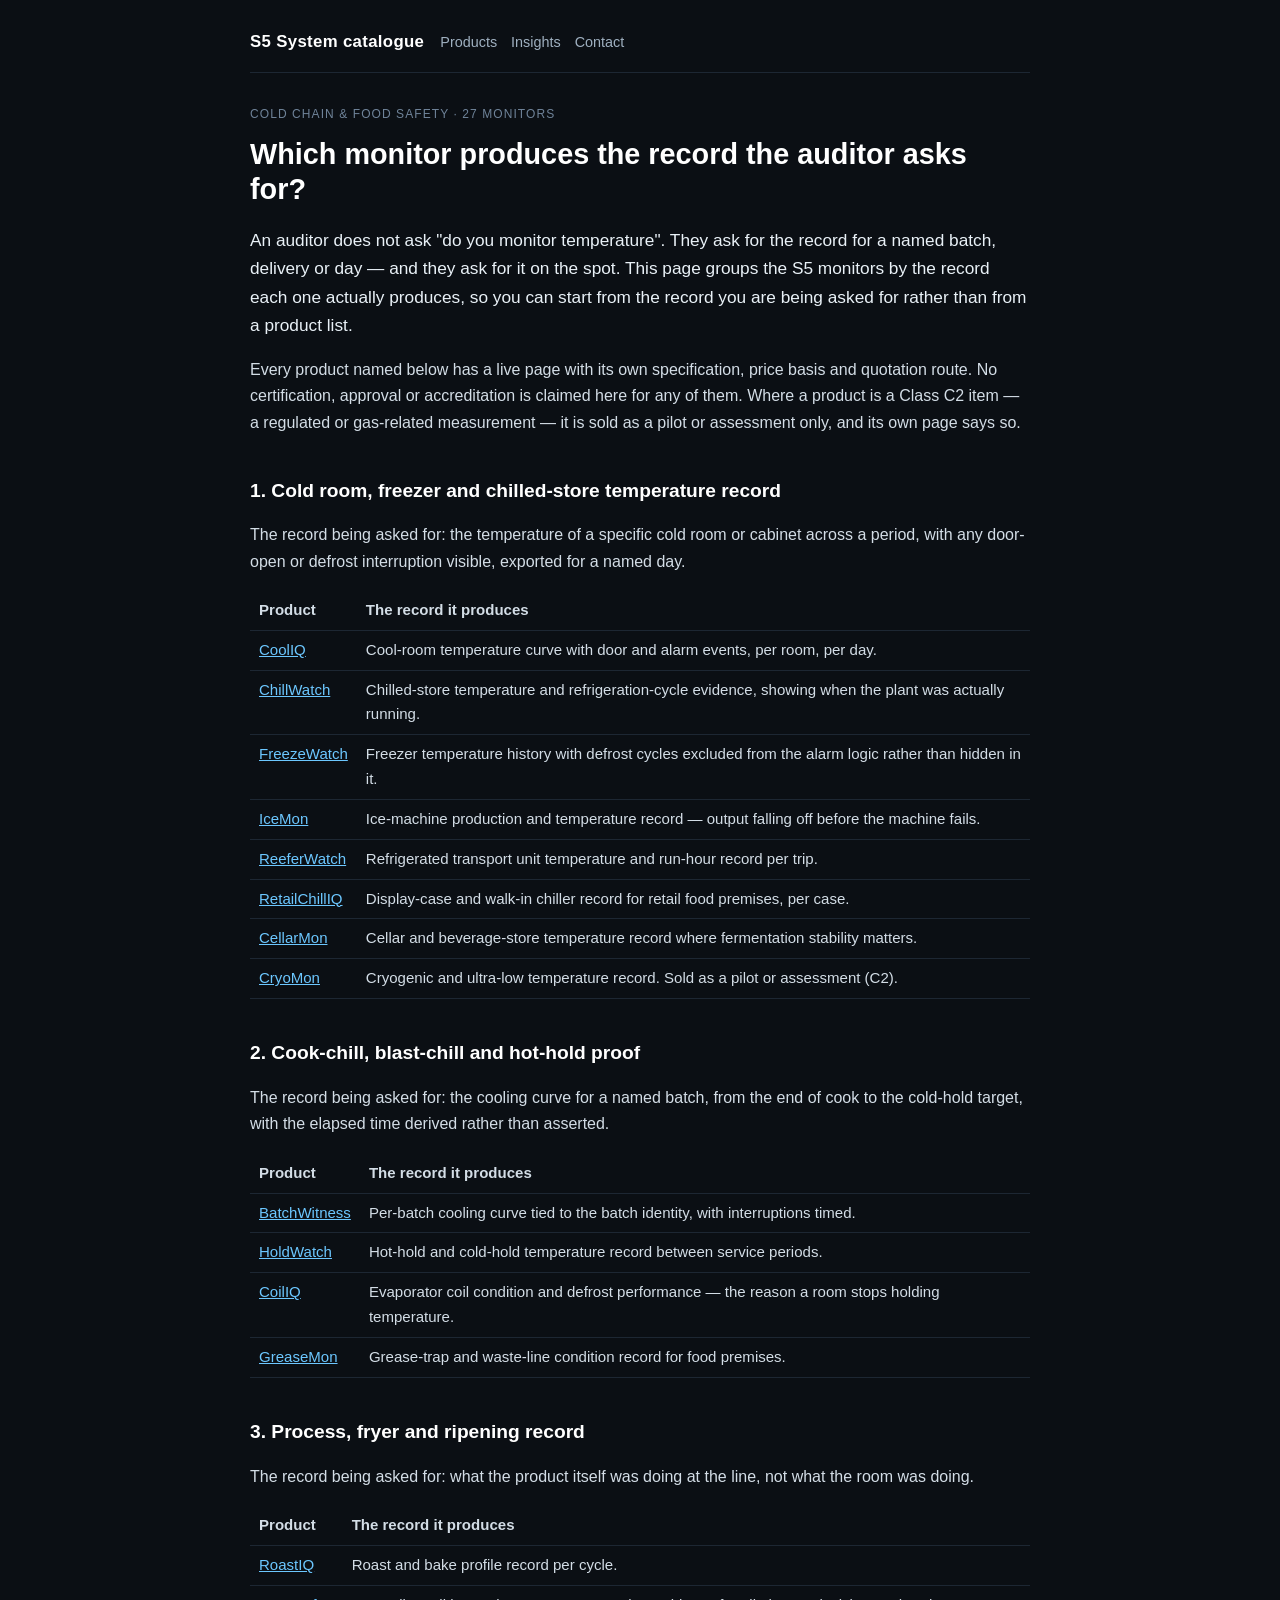
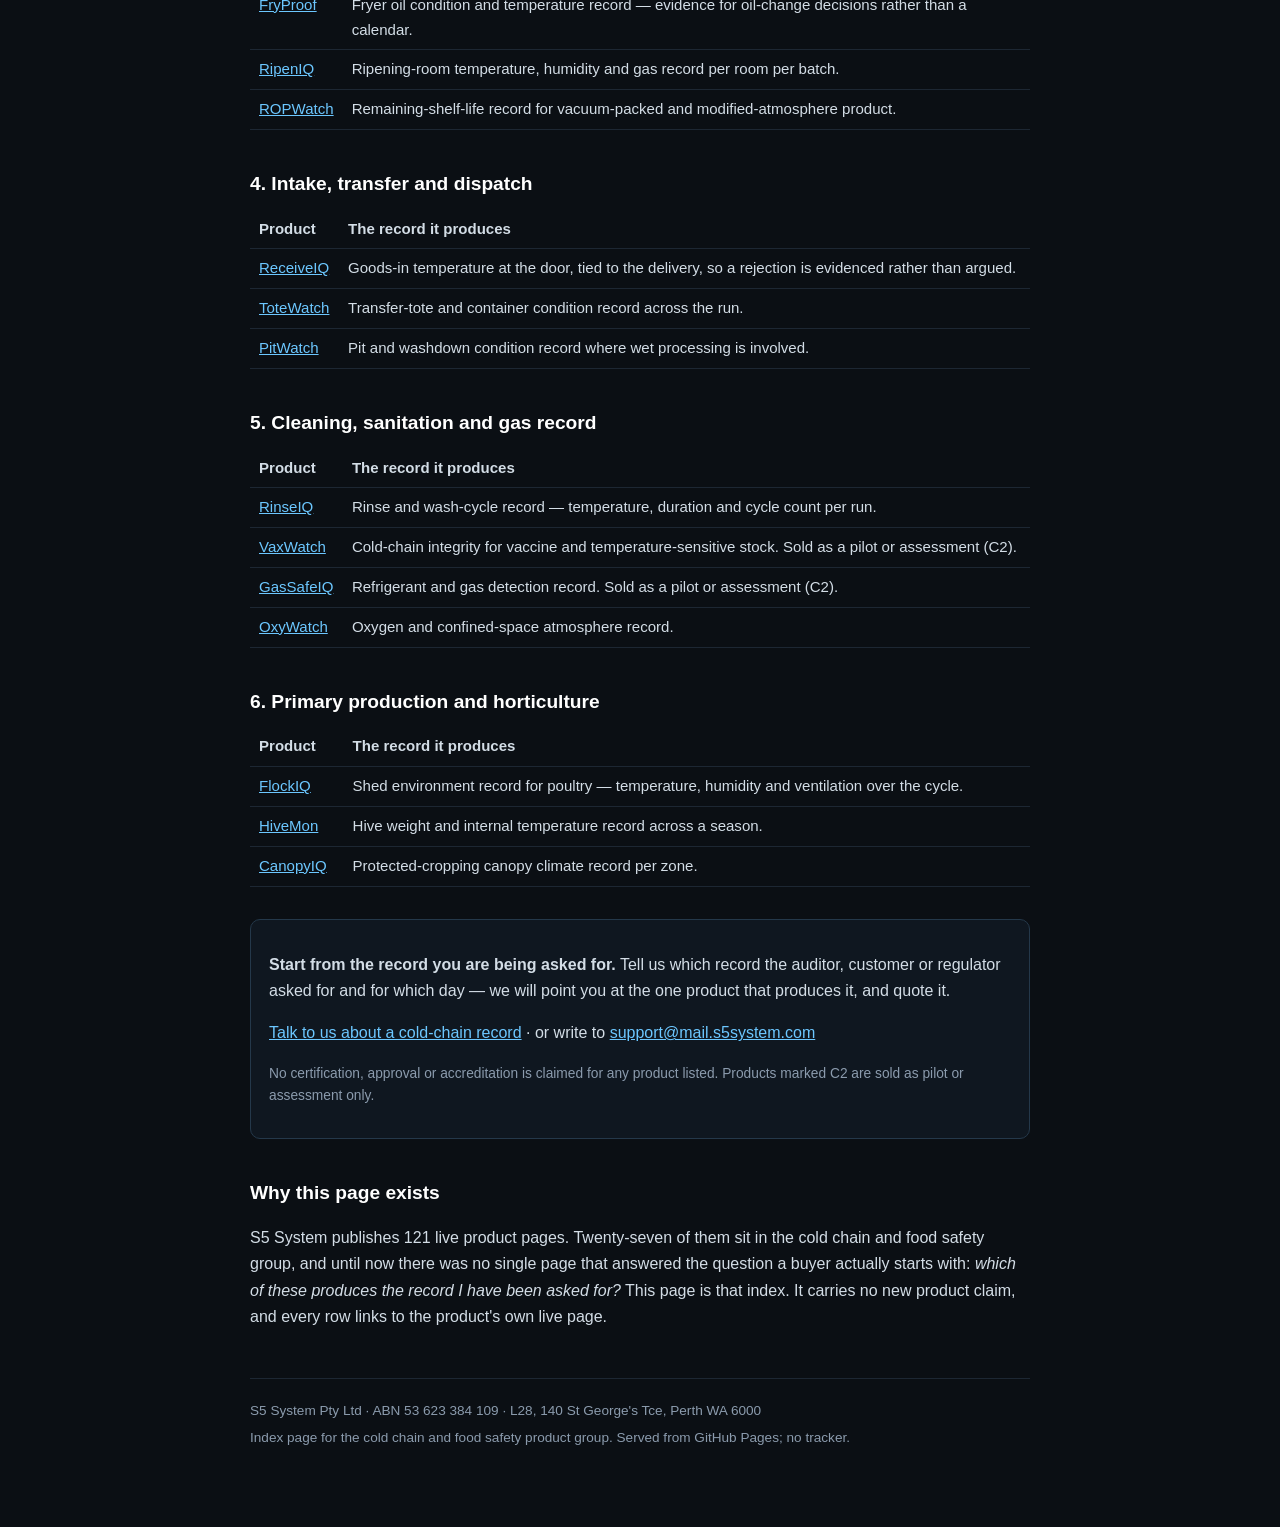
==== cold-chain-record/index.html @ 92a2af81 "demand: cold-chain record cluster index (27 SKUs) — first placement for t_7b42f2a6" ====
<!doctype html>
<html lang="en-AU">
<head>
<meta charset="utf-8">
<meta name="viewport" content="width=device-width, initial-scale=1">
<title>Cold-chain and food-safety records: which S5 monitor produces which record</title>
<meta name="description" content="A plain index of the S5 monitors that produce a cold-chain, cook-chill, intake, cleaning or ripening record — grouped by the record an auditor actually asks for, with the specific product that produces it.">
<link rel="canonical" href="https://davoodnasehi.github.io/s5-product-catalogue/cold-chain-record/">
<link rel="stylesheet" href="/s5-product-catalogue/assets/site.css">
<style>
:root{color-scheme:dark}
*{box-sizing:border-box}
body{margin:0;background:#0b0f14;color:#e6edf3;font:16px/1.65 -apple-system,BlinkMacSystemFont,"Segoe UI",Inter,Roboto,Helvetica,Arial,sans-serif}
a{color:#6cc7ff}
.wrap{max-width:820px;margin:0 auto;padding:28px 20px 72px}
header.site{border-bottom:1px solid #1d2733;margin-bottom:32px;padding-bottom:16px;display:flex;gap:16px;align-items:baseline;flex-wrap:wrap}
header.site .brand{font-weight:700;letter-spacing:.02em;color:#fff;text-decoration:none;font-size:1.05rem}
header.site nav a{margin-right:14px;font-size:.9rem;text-decoration:none;color:#9fb0c0}
h1{font-size:1.8rem;line-height:1.25;margin:.2em 0 .5em;color:#fff}
h2{font-size:1.2rem;margin:2em 0 .4em;color:#fff}
p,li,td,th{color:#d3dde6}
.lede{font-size:1.08rem;color:#e9f1f7}
td,th{font-size:.94rem}
table{width:100%;border-collapse:collapse;margin:.6em 0 1.2em}
th,td{text-align:left;padding:7px 9px;border-bottom:1px solid #1d2733;vertical-align:top}
.kicker{font-size:.75rem;letter-spacing:.09em;text-transform:uppercase;color:#6f8399}
.cta{border:1px solid #24384a;background:#0f1720;border-radius:10px;padding:16px 18px;margin:32px 0}
.meta{color:#8b9bad;font-size:.86rem}
footer.site{border-top:1px solid #1d2733;margin-top:48px;padding-top:16px;color:#8b9bad;font-size:.85rem}
footer.site p{margin:.35em 0;color:#8b9bad}
</style>
<script type="application/ld+json">
{"@context":"https://schema.org","@type":"FAQPage","mainEntity":[
{"@type":"Question","name":"What record does a cold-chain auditor actually ask for?","acceptedAnswer":{"@type":"Answer","text":"A time-stamped record for the specific batch or delivery, showing the temperature or condition over time, not a single spot reading written on a sheet. What the auditor asks for first is the record for a named day, and whether it can be produced in the room rather than reconstructed later."}},
{"@type":"Question","name":"Which S5 monitors produce a cook-chill cooling record?","acceptedAnswer":{"@type":"Answer","text":"BatchWitness produces a per-batch cooling curve from the end of cook to the cold-hold target. HoldWatch covers holding temperature after the batch is cool."}},
{"@type":"Question","name":"Are these products certified?","acceptedAnswer":{"@type":"Answer","text":"No certification, approval or accreditation is claimed for any product on this page. Each product is described by the record it produces. Certification class travels with each product and is stated on its own page."}}]}
</script>
</head>
<body>
<div class="wrap">
<header class="site">
  <a class="brand" href="/s5-product-catalogue/">S5 System catalogue</a>
  <nav><a href="/s5-product-catalogue/">Products</a><a href="https://s5system.com/insights/">Insights</a><a href="https://s5system.com/contact/">Contact</a></nav>
</header>
<main>
<p class="kicker">Cold chain &amp; food safety · 27 monitors</p>
<h1>Which monitor produces the record the auditor asks for?</h1>

<p class="lede">An auditor does not ask "do you monitor temperature". They ask for the record for a named batch, delivery or day — and they ask for it on the spot. This page groups the S5 monitors by the record each one actually produces, so you can start from the record you are being asked for rather than from a product list.</p>

<p>Every product named below has a live page with its own specification, price basis and quotation route. No certification, approval or accreditation is claimed here for any of them. Where a product is a Class C2 item — a regulated or gas-related measurement — it is sold as a pilot or assessment only, and its own page says so.</p>

<h2>1. Cold room, freezer and chilled-store temperature record</h2>
<p>The record being asked for: the temperature of a specific cold room or cabinet across a period, with any door-open or defrost interruption visible, exported for a named day.</p>
<table>
<tr><th>Product</th><th>The record it produces</th></tr>
<tr><td><a href="https://cooliq.s5system.com/?utm_source=catalogue&amp;utm_medium=organic&amp;utm_campaign=cold-chain-cluster&amp;utm_content=cooliq">CoolIQ</a></td><td>Cool-room temperature curve with door and alarm events, per room, per day.</td></tr>
<tr><td><a href="https://chillwatch.s5system.com/?utm_source=catalogue&amp;utm_medium=organic&amp;utm_campaign=cold-chain-cluster&amp;utm_content=chillwatch">ChillWatch</a></td><td>Chilled-store temperature and refrigeration-cycle evidence, showing when the plant was actually running.</td></tr>
<tr><td><a href="https://freezewatch.s5system.com/?utm_source=catalogue&amp;utm_medium=organic&amp;utm_campaign=cold-chain-cluster&amp;utm_content=freezewatch">FreezeWatch</a></td><td>Freezer temperature history with defrost cycles excluded from the alarm logic rather than hidden in it.</td></tr>
<tr><td><a href="https://icemon.s5system.com/?utm_source=catalogue&amp;utm_medium=organic&amp;utm_campaign=cold-chain-cluster&amp;utm_content=icemon">IceMon</a></td><td>Ice-machine production and temperature record — output falling off before the machine fails.</td></tr>
<tr><td><a href="https://reeferwatch.s5system.com/?utm_source=catalogue&amp;utm_medium=organic&amp;utm_campaign=cold-chain-cluster&amp;utm_content=reeferwatch">ReeferWatch</a></td><td>Refrigerated transport unit temperature and run-hour record per trip.</td></tr>
<tr><td><a href="https://retailchilliq.s5system.com/?utm_source=catalogue&amp;utm_medium=organic&amp;utm_campaign=cold-chain-cluster&amp;utm_content=retailchilliq">RetailChillIQ</a></td><td>Display-case and walk-in chiller record for retail food premises, per case.</td></tr>
<tr><td><a href="https://cellarmon.s5system.com/?utm_source=catalogue&amp;utm_medium=organic&amp;utm_campaign=cold-chain-cluster&amp;utm_content=cellarmon">CellarMon</a></td><td>Cellar and beverage-store temperature record where fermentation stability matters.</td></tr>
<tr><td><a href="https://cryomon.s5system.com/?utm_source=catalogue&amp;utm_medium=organic&amp;utm_campaign=cold-chain-cluster&amp;utm_content=cryomon">CryoMon</a></td><td>Cryogenic and ultra-low temperature record. Sold as a pilot or assessment (C2).</td></tr>
</table>

<h2>2. Cook-chill, blast-chill and hot-hold proof</h2>
<p>The record being asked for: the cooling curve for a named batch, from the end of cook to the cold-hold target, with the elapsed time derived rather than asserted.</p>
<table>
<tr><th>Product</th><th>The record it produces</th></tr>
<tr><td><a href="https://batchwitness.s5system.com/?utm_source=catalogue&amp;utm_medium=organic&amp;utm_campaign=cold-chain-cluster&amp;utm_content=batchwitness">BatchWitness</a></td><td>Per-batch cooling curve tied to the batch identity, with interruptions timed.</td></tr>
<tr><td><a href="https://holdwatch.s5system.com/?utm_source=catalogue&amp;utm_medium=organic&amp;utm_campaign=cold-chain-cluster&amp;utm_content=holdwatch">HoldWatch</a></td><td>Hot-hold and cold-hold temperature record between service periods.</td></tr>
<tr><td><a href="https://coiliq.s5system.com/?utm_source=catalogue&amp;utm_medium=organic&amp;utm_campaign=cold-chain-cluster&amp;utm_content=coiliq">CoilIQ</a></td><td>Evaporator coil condition and defrost performance — the reason a room stops holding temperature.</td></tr>
<tr><td><a href="https://greasemon.s5system.com/?utm_source=catalogue&amp;utm_medium=organic&amp;utm_campaign=cold-chain-cluster&amp;utm_content=greasemon">GreaseMon</a></td><td>Grease-trap and waste-line condition record for food premises.</td></tr>
</table>

<h2>3. Process, fryer and ripening record</h2>
<p>The record being asked for: what the product itself was doing at the line, not what the room was doing.</p>
<table>
<tr><th>Product</th><th>The record it produces</th></tr>
<tr><td><a href="https://roastiq.s5system.com/?utm_source=catalogue&amp;utm_medium=organic&amp;utm_campaign=cold-chain-cluster&amp;utm_content=roastiq">RoastIQ</a></td><td>Roast and bake profile record per cycle.</td></tr>
<tr><td><a href="https://fryproof.s5system.com/?utm_source=catalogue&amp;utm_medium=organic&amp;utm_campaign=cold-chain-cluster&amp;utm_content=fryproof">FryProof</a></td><td>Fryer oil condition and temperature record — evidence for oil-change decisions rather than a calendar.</td></tr>
<tr><td><a href="https://ripeniq.s5system.com/?utm_source=catalogue&amp;utm_medium=organic&amp;utm_campaign=cold-chain-cluster&amp;utm_content=ripeniq">RipenIQ</a></td><td>Ripening-room temperature, humidity and gas record per room per batch.</td></tr>
<tr><td><a href="https://ropwatch.s5system.com/?utm_source=catalogue&amp;utm_medium=organic&amp;utm_campaign=cold-chain-cluster&amp;utm_content=ropwatch">ROPWatch</a></td><td>Remaining-shelf-life record for vacuum-packed and modified-atmosphere product.</td></tr>
</table>

<h2>4. Intake, transfer and dispatch</h2>
<table>
<tr><th>Product</th><th>The record it produces</th></tr>
<tr><td><a href="https://receiveiq.s5system.com/?utm_source=catalogue&amp;utm_medium=organic&amp;utm_campaign=cold-chain-cluster&amp;utm_content=receiveiq">ReceiveIQ</a></td><td>Goods-in temperature at the door, tied to the delivery, so a rejection is evidenced rather than argued.</td></tr>
<tr><td><a href="https://totewatch.s5system.com/?utm_source=catalogue&amp;utm_medium=organic&amp;utm_campaign=cold-chain-cluster&amp;utm_content=totewatch">ToteWatch</a></td><td>Transfer-tote and container condition record across the run.</td></tr>
<tr><td><a href="https://pitwatch.s5system.com/?utm_source=catalogue&amp;utm_medium=organic&amp;utm_campaign=cold-chain-cluster&amp;utm_content=pitwatch">PitWatch</a></td><td>Pit and washdown condition record where wet processing is involved.</td></tr>
</table>

<h2>5. Cleaning, sanitation and gas record</h2>
<table>
<tr><th>Product</th><th>The record it produces</th></tr>
<tr><td><a href="https://rinseiq.s5system.com/?utm_source=catalogue&amp;utm_medium=organic&amp;utm_campaign=cold-chain-cluster&amp;utm_content=rinseiq">RinseIQ</a></td><td>Rinse and wash-cycle record — temperature, duration and cycle count per run.</td></tr>
<tr><td><a href="https://vaxwatch.s5system.com/?utm_source=catalogue&amp;utm_medium=organic&amp;utm_campaign=cold-chain-cluster&amp;utm_content=vaxwatch">VaxWatch</a></td><td>Cold-chain integrity for vaccine and temperature-sensitive stock. Sold as a pilot or assessment (C2).</td></tr>
<tr><td><a href="https://gassafeiq.s5system.com/?utm_source=catalogue&amp;utm_medium=organic&amp;utm_campaign=cold-chain-cluster&amp;utm_content=gassafeiq">GasSafeIQ</a></td><td>Refrigerant and gas detection record. Sold as a pilot or assessment (C2).</td></tr>
<tr><td><a href="https://oxywatch.s5system.com/?utm_source=catalogue&amp;utm_medium=organic&amp;utm_campaign=cold-chain-cluster&amp;utm_content=oxywatch">OxyWatch</a></td><td>Oxygen and confined-space atmosphere record.</td></tr>
</table>

<h2>6. Primary production and horticulture</h2>
<table>
<tr><th>Product</th><th>The record it produces</th></tr>
<tr><td><a href="https://flockiq.s5system.com/?utm_source=catalogue&amp;utm_medium=organic&amp;utm_campaign=cold-chain-cluster&amp;utm_content=flockiq">FlockIQ</a></td><td>Shed environment record for poultry — temperature, humidity and ventilation over the cycle.</td></tr>
<tr><td><a href="https://hivemon.s5system.com/?utm_source=catalogue&amp;utm_medium=organic&amp;utm_campaign=cold-chain-cluster&amp;utm_content=hivemon">HiveMon</a></td><td>Hive weight and internal temperature record across a season.</td></tr>
<tr><td><a href="https://canopyiq.s5system.com/?utm_source=catalogue&amp;utm_medium=organic&amp;utm_campaign=cold-chain-cluster&amp;utm_content=canopyiq">CanopyIQ</a></td><td>Protected-cropping canopy climate record per zone.</td></tr>
</table>

<div class="cta">
<p><strong>Start from the record you are being asked for.</strong> Tell us which record the auditor, customer or regulator asked for and for which day — we will point you at the one product that produces it, and quote it.</p>
<p><a href="https://s5system.com/contact/?utm_source=catalogue&amp;utm_medium=organic&amp;utm_campaign=cold-chain-cluster&amp;utm_content=contact">Talk to us about a cold-chain record</a> · or write to <a href="mailto:support@mail.s5system.com?subject=Cold-chain%20record%20-%20which%20product%3F">support@mail.s5system.com</a></p>
<p class="meta">No certification, approval or accreditation is claimed for any product listed. Products marked C2 are sold as pilot or assessment only.</p>
</div>

<h2>Why this page exists</h2>
<p>S5 System publishes 121 live product pages. Twenty-seven of them sit in the cold chain and food safety group, and until now there was no single page that answered the question a buyer actually starts with: <em>which of these produces the record I have been asked for?</em> This page is that index. It carries no new product claim, and every row links to the product's own live page.</p>
</main>
<footer class="site">
  <p>S5 System Pty Ltd · ABN 53 623 384 109 · L28, 140 St George's Tce, Perth WA 6000</p>
  <p>Index page for the cold chain and food safety product group. Served from GitHub Pages; no tracker.</p>
</footer>
</div>
</body>
</html>
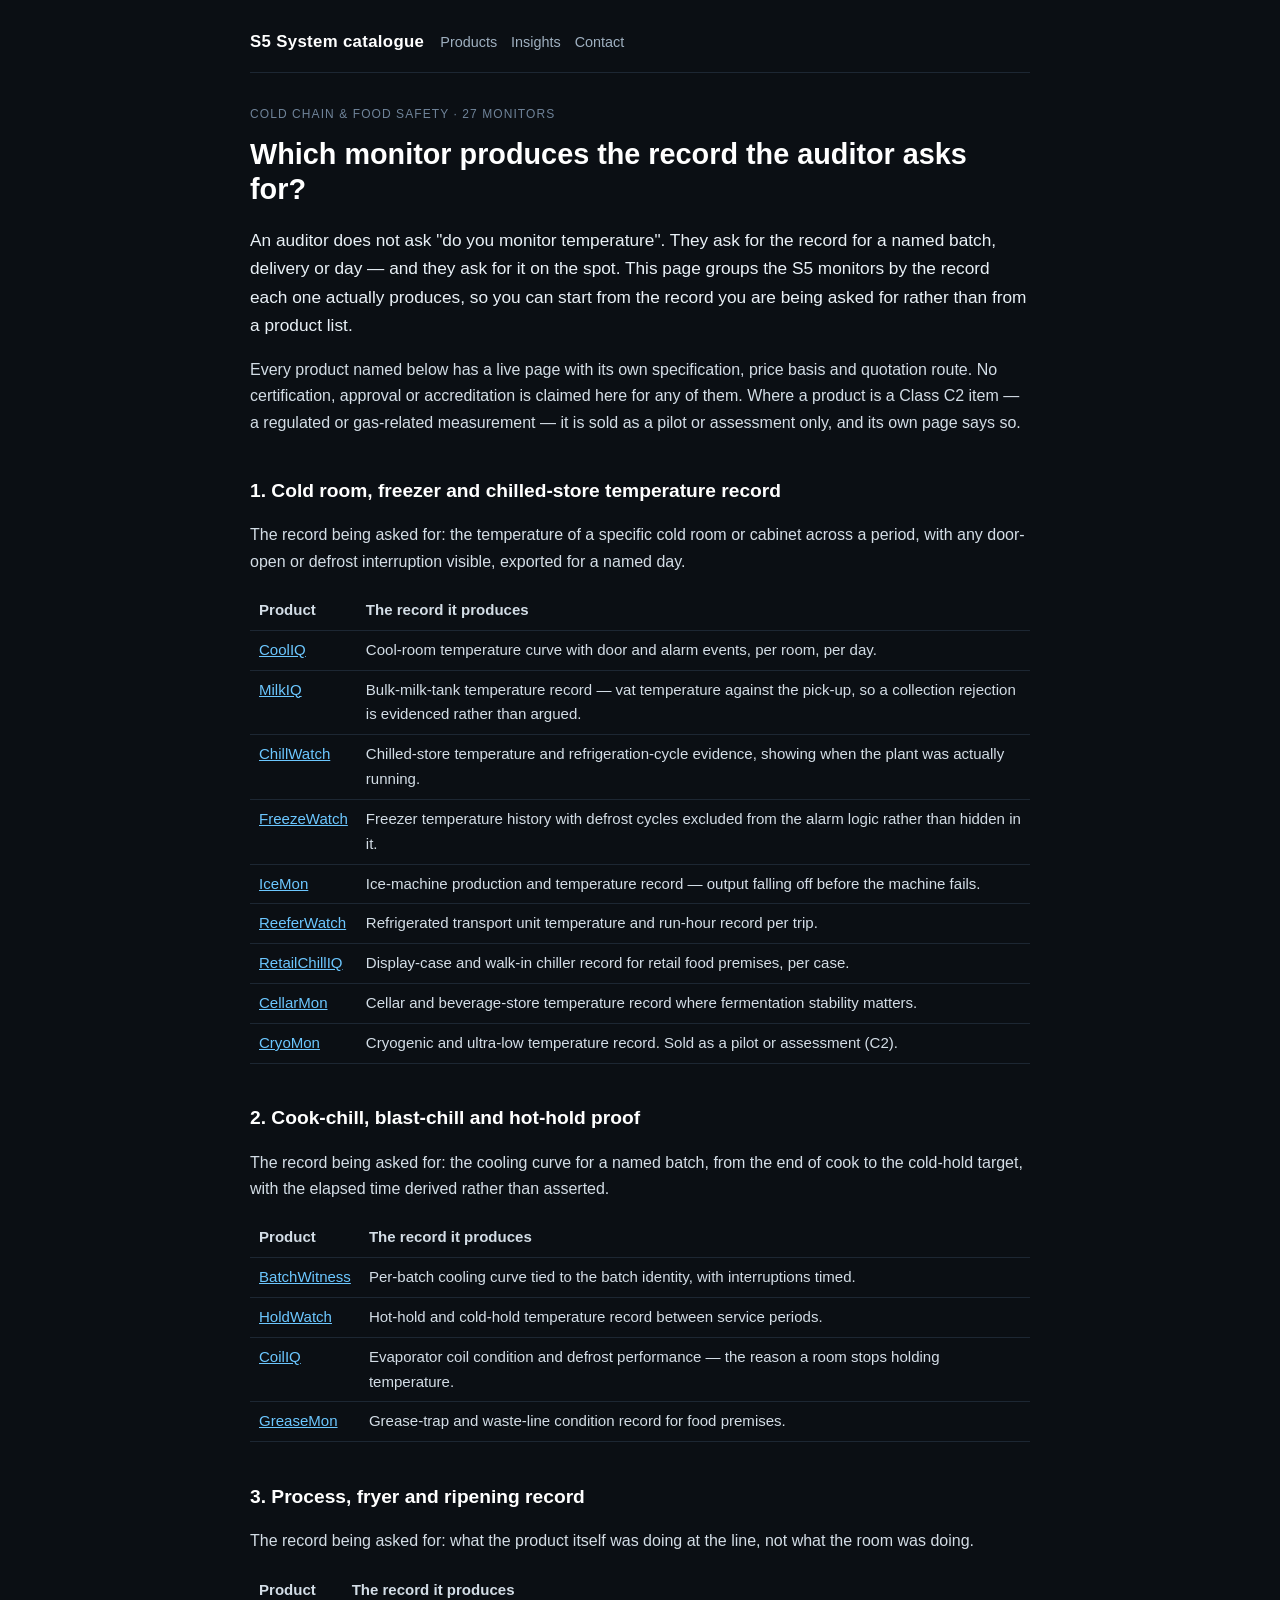
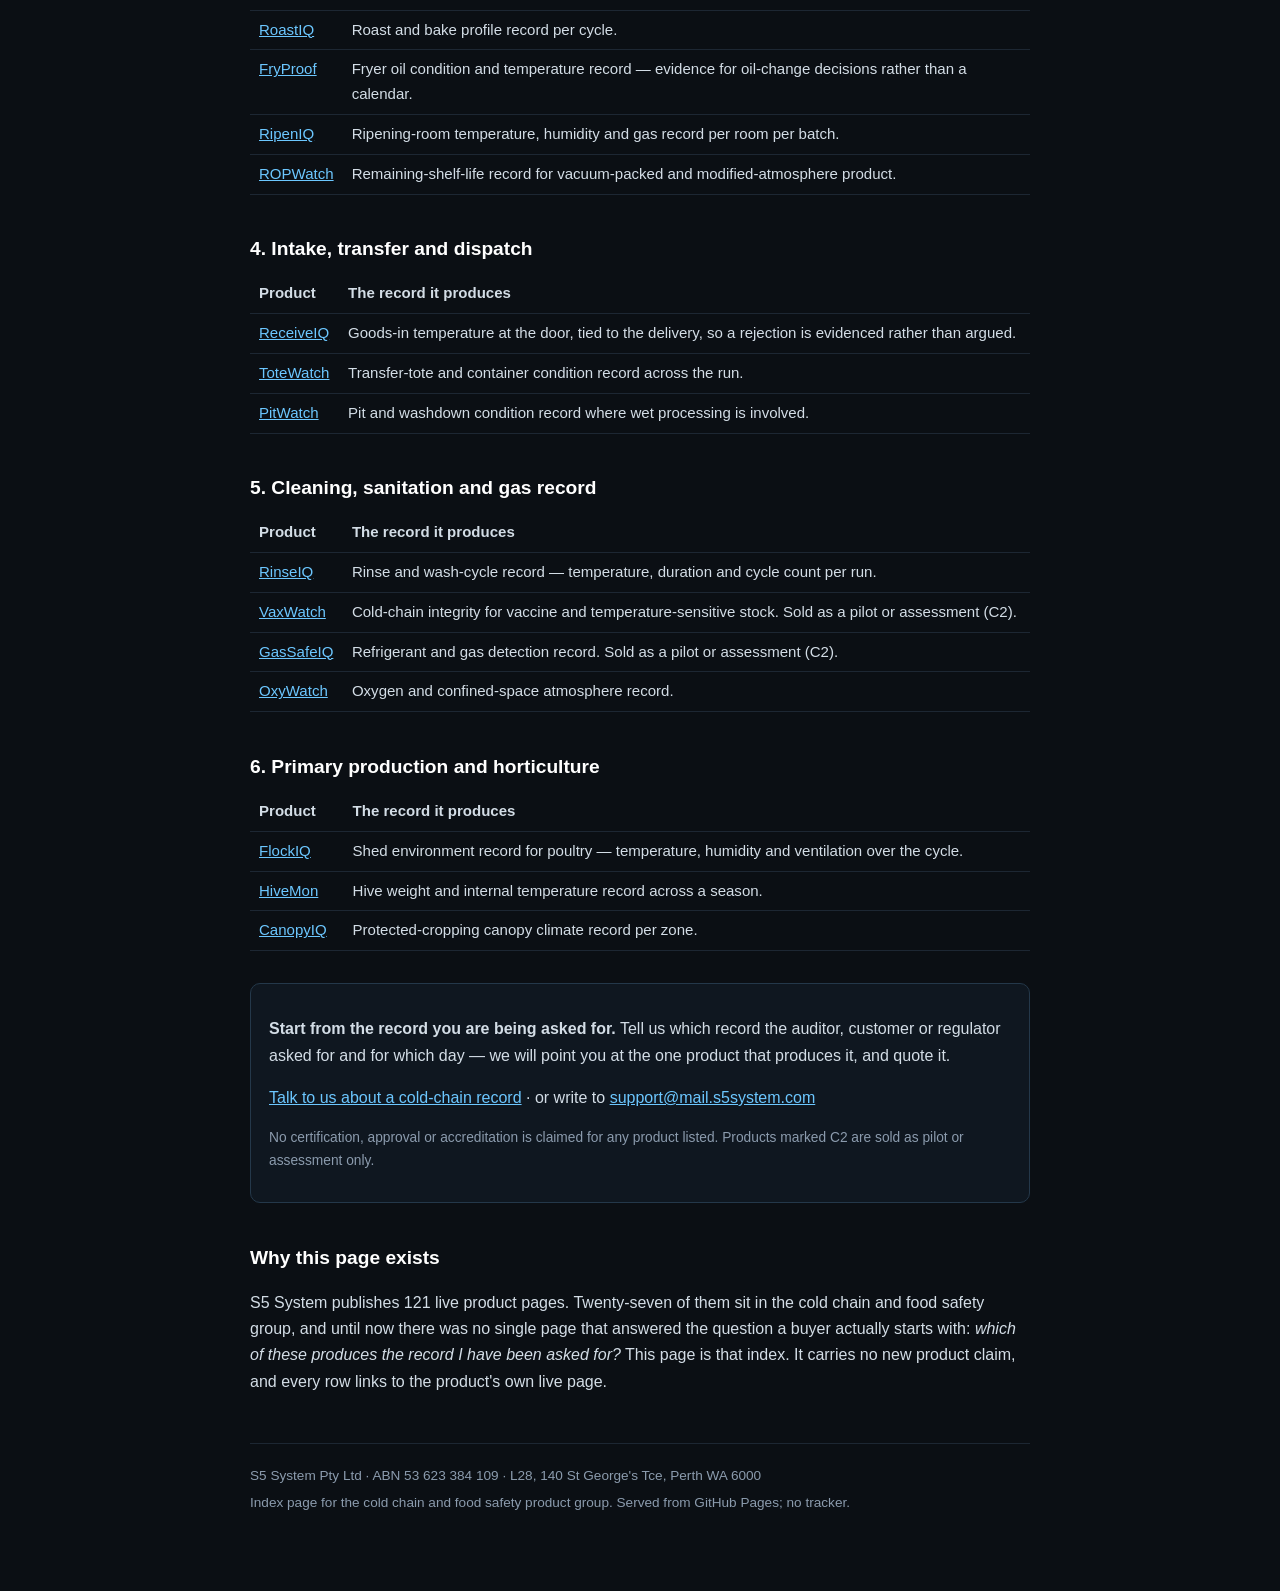
==== commit d4e89fc8: "demand: add MilkIQ row to cold-chain index (27/27 SKUs)" ====
--- a/cold-chain-record/index.html
+++ b/cold-chain-record/index.html
@@ -55,6 +55,7 @@
 <table>
 <tr><th>Product</th><th>The record it produces</th></tr>
 <tr><td><a href="https://cooliq.s5system.com/?utm_source=catalogue&amp;utm_medium=organic&amp;utm_campaign=cold-chain-cluster&amp;utm_content=cooliq">CoolIQ</a></td><td>Cool-room temperature curve with door and alarm events, per room, per day.</td></tr>
+<tr><td><a href="https://milkiq.s5system.com/?utm_source=catalogue&amp;utm_medium=organic&amp;utm_campaign=cold-chain-cluster&amp;utm_content=milkiq">MilkIQ</a></td><td>Bulk-milk-tank temperature record — vat temperature against the pick-up, so a collection rejection is evidenced rather than argued.</td></tr>
 <tr><td><a href="https://chillwatch.s5system.com/?utm_source=catalogue&amp;utm_medium=organic&amp;utm_campaign=cold-chain-cluster&amp;utm_content=chillwatch">ChillWatch</a></td><td>Chilled-store temperature and refrigeration-cycle evidence, showing when the plant was actually running.</td></tr>
 <tr><td><a href="https://freezewatch.s5system.com/?utm_source=catalogue&amp;utm_medium=organic&amp;utm_campaign=cold-chain-cluster&amp;utm_content=freezewatch">FreezeWatch</a></td><td>Freezer temperature history with defrost cycles excluded from the alarm logic rather than hidden in it.</td></tr>
 <tr><td><a href="https://icemon.s5system.com/?utm_source=catalogue&amp;utm_medium=organic&amp;utm_campaign=cold-chain-cluster&amp;utm_content=icemon">IceMon</a></td><td>Ice-machine production and temperature record — output falling off before the machine fails.</td></tr>
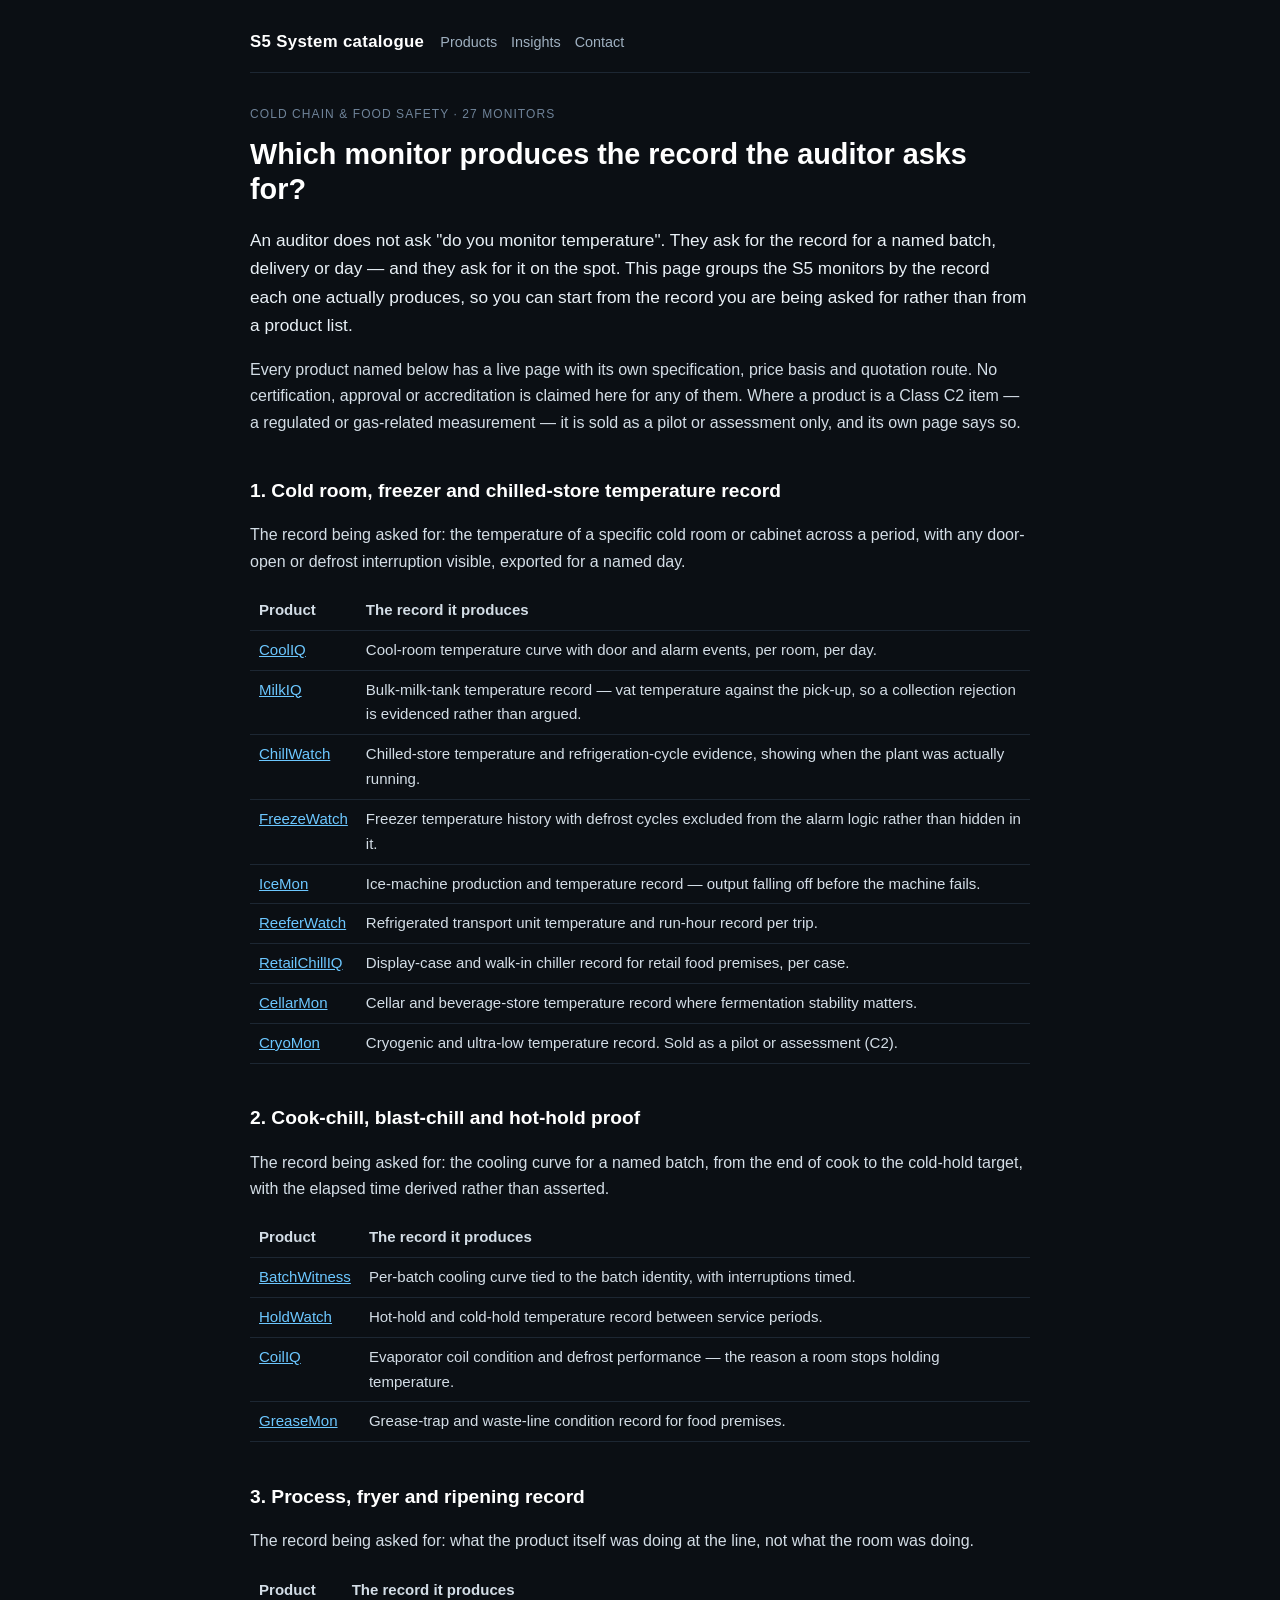
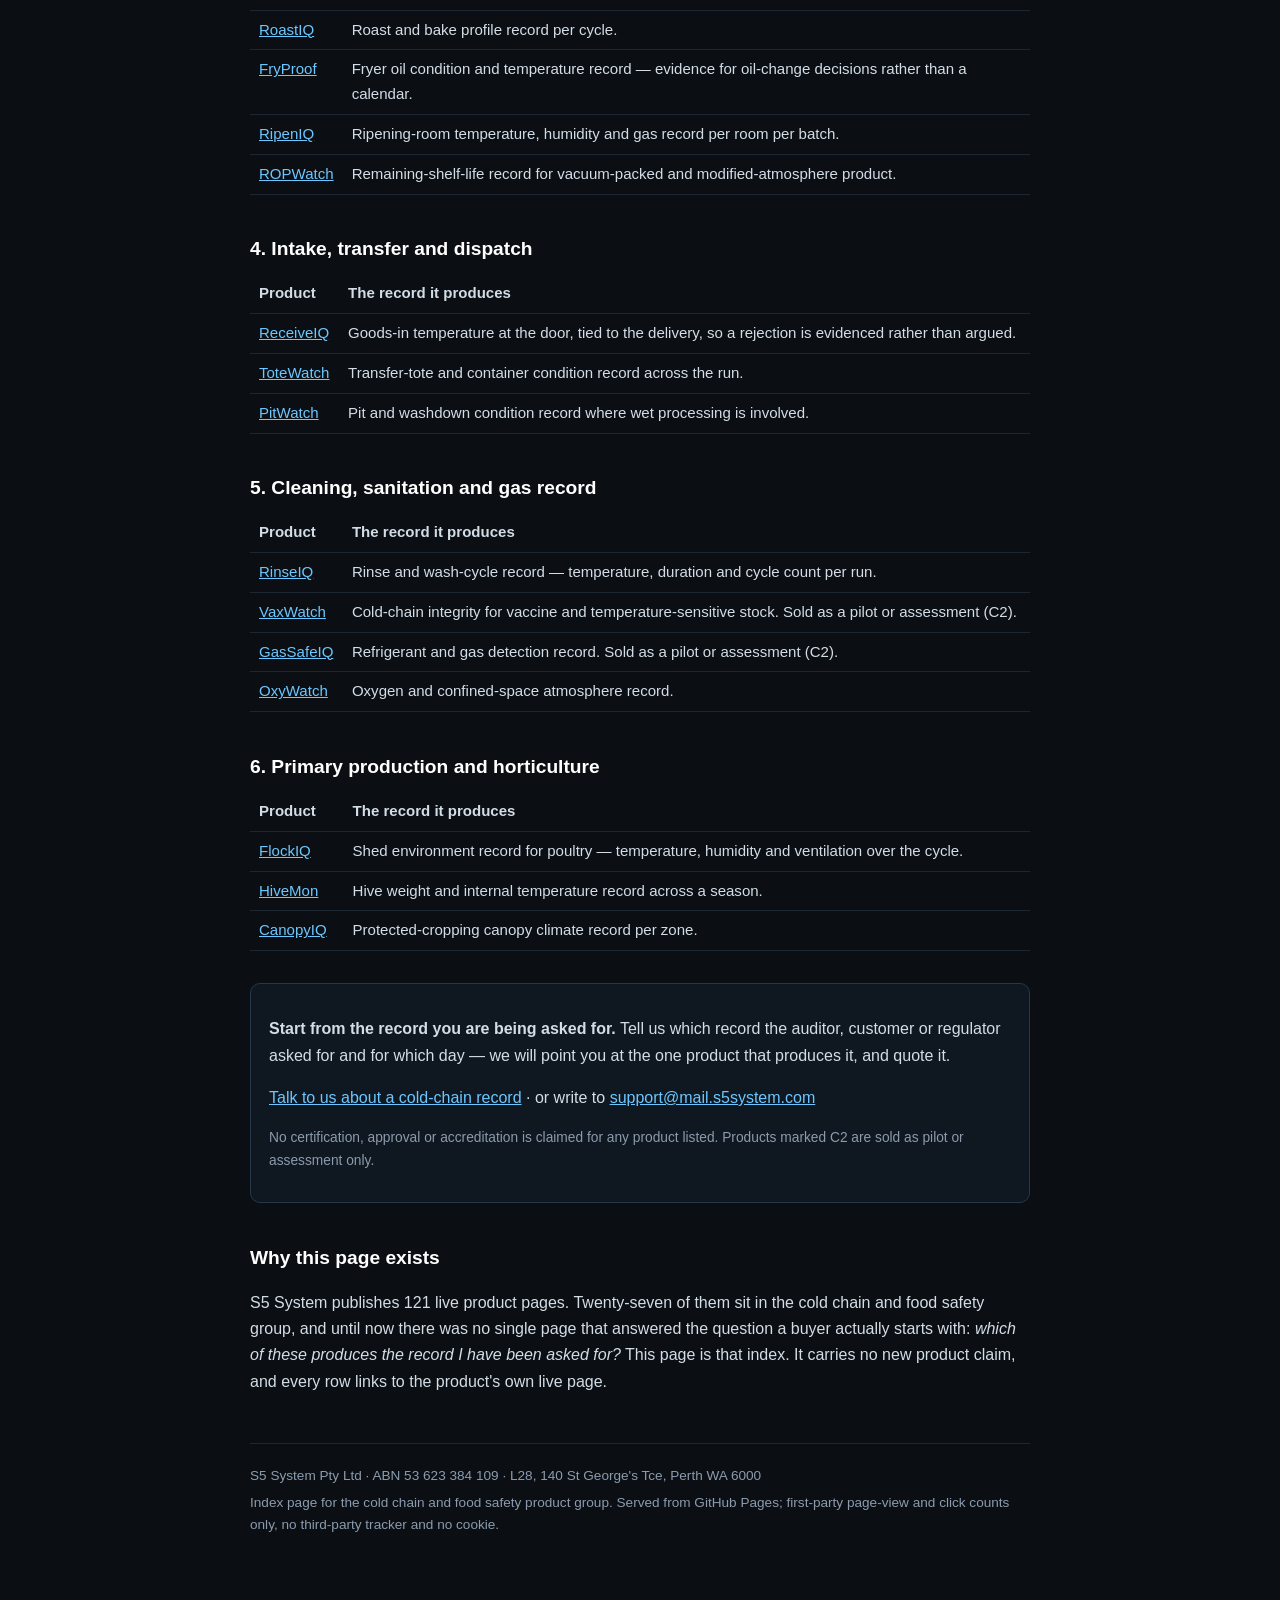
==== commit c801d8b1: "measure: first-party beacon on cold-chain index (site=catalogue) — t_70c75547" ====
--- a/cold-chain-record/index.html
+++ b/cold-chain-record/index.html
@@ -121,8 +121,40 @@
 </main>
 <footer class="site">
   <p>S5 System Pty Ltd · ABN 53 623 384 109 · L28, 140 St George's Tce, Perth WA 6000</p>
-  <p>Index page for the cold chain and food safety product group. Served from GitHub Pages; no tracker.</p>
+  <p>Index page for the cold chain and food safety product group. Served from GitHub Pages; first-party page-view and click counts only, no third-party tracker and no cookie.</p>
 </footer>
 </div>
+<script>
+/* First-party measurement beacon (kanban t_70c75547).
+   The S5 collector cannot see github.io: it sends no CORS header and answers
+   OPTIONS with 405, so a cross-origin fetch() never leaves the browser. This
+   page therefore reports through s5-cat.php on the first-party domain, which
+   relays to the collector with site=catalogue. No cookie, no stored identifier,
+   and a failure to report never blocks a link. */
+(function () {
+  var EP = 'https://s5system.com/s5-cat.php';
+  function send(ev, slug) {
+    try {
+      var img = new Image(1, 1);
+      img.src = EP + '?e=' + encodeURIComponent(ev)
+              + '&p=' + encodeURIComponent(location.pathname)
+              + '&u=' + encodeURIComponent(slug || '')
+              + '&r=' + encodeURIComponent(document.referrer || '');
+    } catch (e) {}
+  }
+  send('page_view', 'index');
+  document.addEventListener('click', function (ev) {
+    var a = ev.target && ev.target.closest ? ev.target.closest('a[href]') : null;
+    if (!a) return;
+    var h = a.href || '';
+    if (h.indexOf('s5system.com') === -1) return;
+    var m = /[?&]utm_content=([^&]*)/.exec(h);
+    var slug = m ? decodeURIComponent(m[1]) : '';
+    if (h.indexOf('/contact/') !== -1) { send('quote_form_started', 'contact'); }
+    else if (h.indexOf('.s5system.com') !== -1) { send('sku_click', slug); }
+  }, true);
+})();
+</script>
+<noscript><img src="https://s5system.com/s5-cat.php?e=page_view&amp;p=/s5-product-catalogue/cold-chain-record/&amp;u=noscript" alt="" width="1" height="1" style="position:absolute;left:-9999px"></noscript>
 </body>
 </html>
